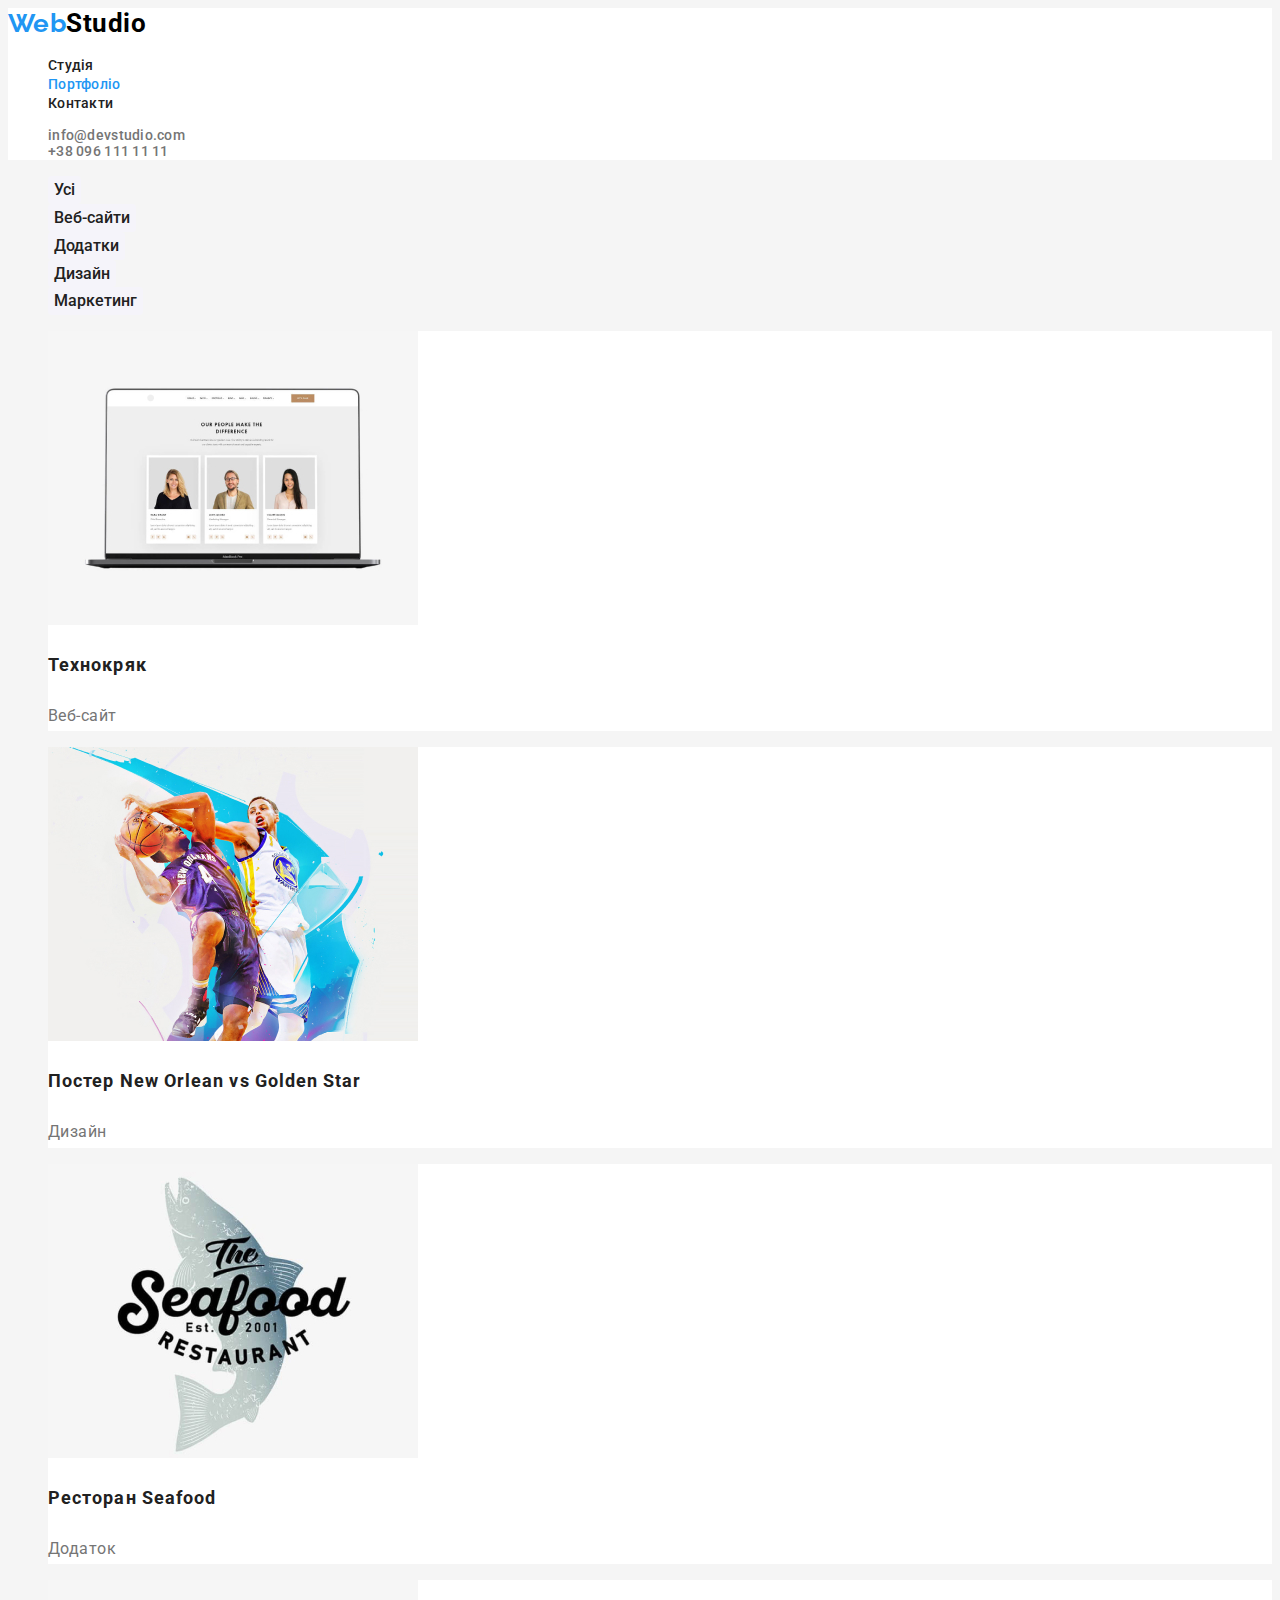
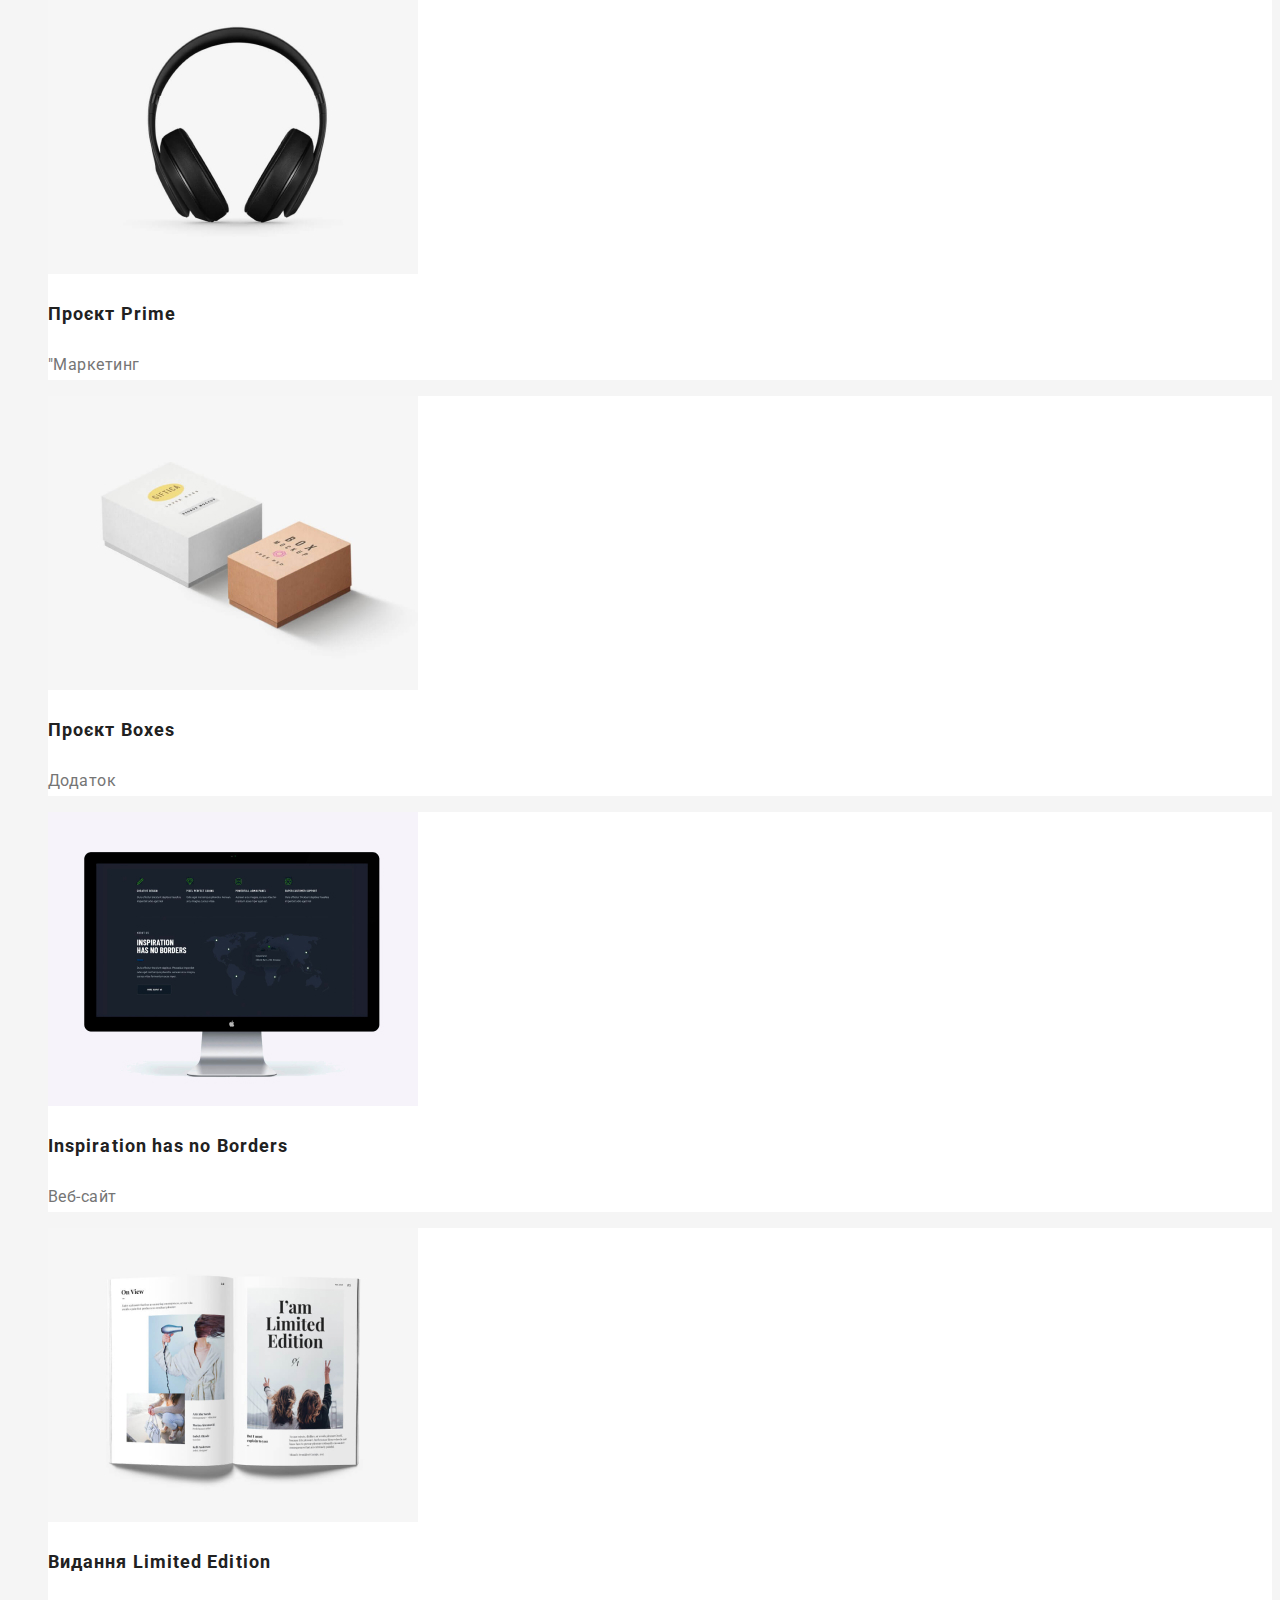
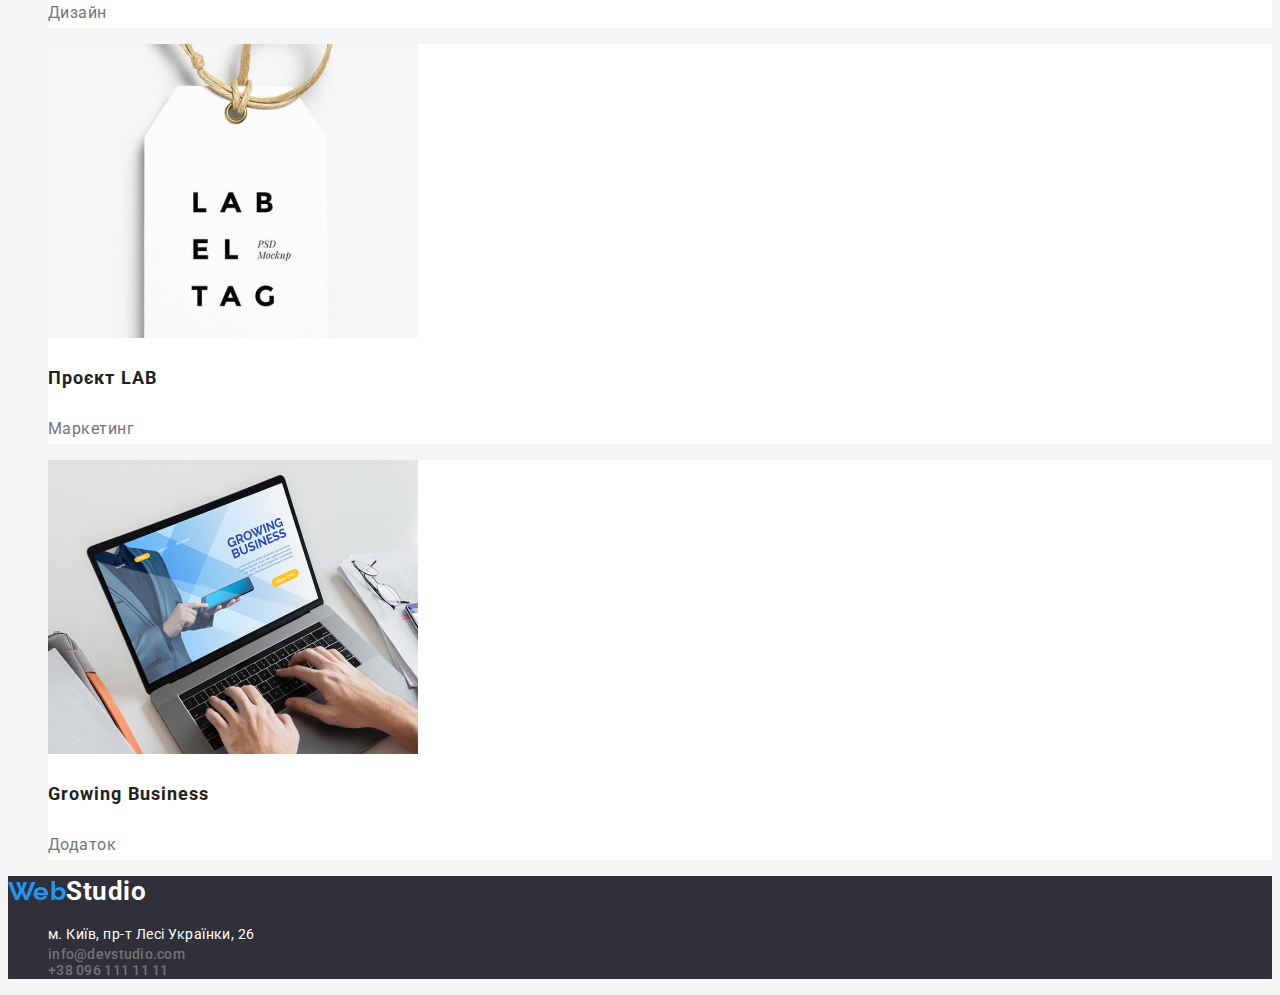
==== portfolio.html @ 70645cce "first commit" ====
<!DOCTYPE html>
<html lang="en">
  <head>
    <meta charset="UTF-8" />
    <meta http-equiv="X-UA-Compatible" content="IE=edge" />
    <meta name="viewport" content="width=device-width, initial-scale=1.0" />
    <link
      href="https://fonts.googleapis.com/css2?family=Raleway:wght@700&family=Roboto:wght@400;500;700;900&display=swap"
      rel="stylesheet"
    />
    <link rel="stylesheet" href="./styles/styles.css" />
    <title>WebStudio | Portfolio</title>
  </head>
  <body>
    <!--header block-->
    <header class="header">
      <nav>
        <a href="./index.html" class="logo"
          ><span class="first-text-logo">Web</span>Studio</a
        >
        <ul>
          <li><a class="navigation link" href="./index.html">Студія</a></li>
          <li>
            <a class="navigation link current" href="./portfolio.html"
              >Портфоліо</a
            >
          </li>
          <li>
            <a class="navigation link" href="./contacts.html">Контакти</a>
          </li>
        </ul>
      </nav>

      <ul>
        <li>
          <address class="address link">
            <a href="mailto:info@devstudio.com"></a>info@devstudio.com
          </address>
        </li>
        <li>
          <address class="address link">
            <a href="tel:+380961111111"></a>+38 096 111 11 11
          </address>
        </li>
      </ul>
    </header>

    <!--main block-->
    <main>
      <!-- Portfolio -->
      <section class="portfolio-section">
        <h2 class="visually-hidden">Портфоліо</h2>
        <ul>
          <li>
            <button class="portfolio-button" type="button">Усі</button>
          </li>
          <li>
            <button class="portfolio-button" type="button">Веб-сайти</button>
          </li>
          <li>
            <button class="portfolio-button" type="button">Додатки</button>
          </li>
          <li>
            <button class="portfolio-button" type="button">Дизайн</button>
          </li>
          <li>
            <button class="portfolio-button" type="button">Маркетинг</button>
          </li>
        </ul>

        <ul>
          <li class="card">
            <a class="card link" href="#">
              <img src="./images/img-portfilio-1.jpg" alt="Ноутбук" />
              <h3 class="card-title">Технокряк</h3>
              <p class="card-subtitle">Веб-сайт</p>
            </a>
          </li>
          <li class="card">
            <a class="card link" href="#">
              <img
                src="./images/img-portfilio-2.jpg"
                alt="Два хлопця грають в баскетбол"
              />
              <h3 class="card-title">Постер New Orlean vs Golden Star</h3>
              <p class="card-subtitle">Дизайн</p>
            </a>
          </li>
          <li class="card">
            <a class="card link" href="#">
              <img src="./images/img-portfilio-3.jpg" alt="Логотип ресторана" />
              <h3 class="card-title">Ресторан Seafood</h3>
              <p class="card-subtitle">Додаток</p>
            </a>
          </li>
          <li class="card">
            <a class="card link" href="#">
              <img src="./images/img-portfilio-4.jpg" alt="Навушники" />
              <h3 class="card-title">Проєкт Prime</h3>
              <p class="card-subtitle">"Маркетинг</p>
            </a>
          </li>
          <li class="card">
            <a class="card link" href="#">
              <img src="./images/img-portfilio-5.jpg" alt="Дві коробки" />
              <h3 class="card-title">Проєкт Boxes</h3>
              <p class="card-subtitle">Додаток</p>
            </a>
          </li>
          <li class="card">
            <a class="card link" href="#">
              <img src="./images/img-portfilio-6.jpg" alt="Монітор" />
              <h3 class="card-title">Inspiration has no Borders</h3>
              <p class="card-subtitle">Веб-сайт</p>
            </a>
          </li>
          <li class="card">
            <a class="card link" href="#">
              <img src="./images/img-portfilio-7.jpg" alt="Книга" />
              <h3 class="card-title">Видання Limited Edition</h3>
              <p class="card-subtitle">Дизайн</p>
            </a>
          </li>
          <li class="card">
            <a class="card link" href="#">
              <img src="./images/img-portfilio-8.jpg" alt="Бірка" />
              <h3 class="card-title">Проєкт LAB</h3>
              <p class="card-subtitle">Маркетинг</p>
            </a>
          </li>
          <li class="card">
            <a class="card link" href="#">
              <img
                src="./images/img-portfilio-9.jpg"
                alt="Працює за ноутбуком"
              />
              <h3 class="card-title">Growing Business</h3>
              <p class="card-subtitle">Додаток</p>
            </a>
          </li>
        </ul>
      </section>
    </main>

    <!--footer block-->
    <footer class="footer">
      <a href="./index.html" class="logo"
        ><span class="first-text-logo">Web</span>Studio</a
      >
      <ul>
        <li>
          <address class="address-street">
            м. Київ, пр-т Лесі Українки, 26
          </address>
        </li>
        <li>
          <address class="address link">
            <a href="mailto:info@devstudio.com"></a>info@devstudio.com
          </address>
        </li>
        <li>
          <address class="address link">
            <a href="tel:+380961111111"></a>+38 096 111 11 11
          </address>
        </li>
      </ul>
    </footer>
  </body>
</html>
---- styles/styles.css ----
:root {
    --primary-color-text: #212121;
    --secondary-color-text: #757575;
    --white-color-text: #FFFFFF;
    --accent-color-text: #2196F3;
    --hero-footer-background-color: #2F303A;
    --primary-background-color: #F5F5F5;
    --secondary-background-color: #FFFFFF;
    --command-button-background-color: #F5F4FA;
}

body {
    background-color: var(--primary-background-color);
    color: var(--primary-color-text);
    font-family: Roboto, sans-serif;
    letter-spacing: 0.03em;
}


.section-title {
    font-size: 36px;
    line-height: 1.16;
    text-align: center;
}

li {
    list-style-type: none;
}

.navigation.link.current {
    color: var(--accent-color-text);
}

.visually-hidden {
    position: absolute;
    white-space: nowrap;
    width: 1px;
    height: 1px;
    overflow: hidden;
    border: 0;
    padding: 0;
    clip: rect(0 0 0 0);
    clip-path: inset(50%);
    margin: -1px;
}

/* Header */

.header {
    background-color: var(--secondary-background-color);
}

.logo {
    color: #000000;
    text-decoration: none;
    font-weight: 700;
    font-size: 26px;
    line-height: 1.19;
    
}

.first-text-logo{
    color: var(--accent-color-text);
    font-family: Raleway, sans-serif;

}

.link {
    text-decoration: none;
}

.navigation.link {
    color: var(--primary-color-text);
    font-weight: 500;
    font-size: 14px;
    line-height: 1.14;
    letter-spacing: 0.02em;
}

.address.link {
    color: var(--secondary-color-text);
    font-style: normal;
    font-weight: 500;
    font-size: 14px;
    line-height: 1.14;
    letter-spacing: 0.02em;
}

.link:hover,
.link:focus {
    color: var(--accent-color-text);
}



/* Main block */

/* Hero */
.hero-section {
    background-color: var(--hero-footer-background-color);
    letter-spacing: 0.0em;
}

.hero-title{
    color: var(--white-color-text);
    font-weight: 900;
    font-size: 44px;
    line-height: 1.36;
    text-align: center;
    text-transform: uppercase;
}

.hero-button{
    background-color: var(--accent-color-text);
    color: var(--white-color-text);
    text-decoration: none;
    font-weight: 700;
    font-size: 16px;
    line-height: 1.88;
}

/* description */
.description-title {
    font-size: 14px;
    line-height: 1.14;
    text-transform: uppercase;
}

.description-subtitle {
    color: var(--secondary-color-text);
    font-size: 14px;
    line-height: 1.71;
}

/* Command */
.command {
    background-color: var(--command-button-background-color);
}

.card {
    background-color: var(--secondary-background-color);
}

.command-title {
    font-weight: 500;
    font-size: 16px;
    line-height: 1.18;
    text-align: center;
}

.command-subtitle {
    color: var(--secondary-color-text);
    font-weight: 400;
    font-size: 16px;
    line-height: 1.18;
    text-align: center;
}

/* Footer */
.footer {
    background-color: var(--hero-footer-background-color);
}

.footer .logo {
    color: var(--white-color-text);
}

.address-street {
    color: var(--white-color-text);
    font-style: normal;
    font-weight: 400;
    font-size: 14px;
    line-height: 1.71;
}


/* PORTFOLIO */

/* portfilio */


.portfolio-button {
    color: var(--primary-color-text);
    background-color: var(--command-button-background-color);
    font-family: inherit;
    border-radius: 4px;
    font-weight: 500;
    font-size: 16px;
    line-height: 1.62;
    text-align: center;
    border: none;
    cursor: pointer
}

.portfolio-button:hover,
.portfolio-button:focus {
    background-color: var(--accent-color-text);
    color: var(--white-color-text);
}


.card-title {
    color: var(--primary-color-text);
    font-size: 18px;
    line-height: 2;
    letter-spacing: 0.06em;
}

.card-subtitle {
    color: var(--secondary-color-text);
    font-weight: 400;
    font-size: 16px;
    line-height: 1.88;
}
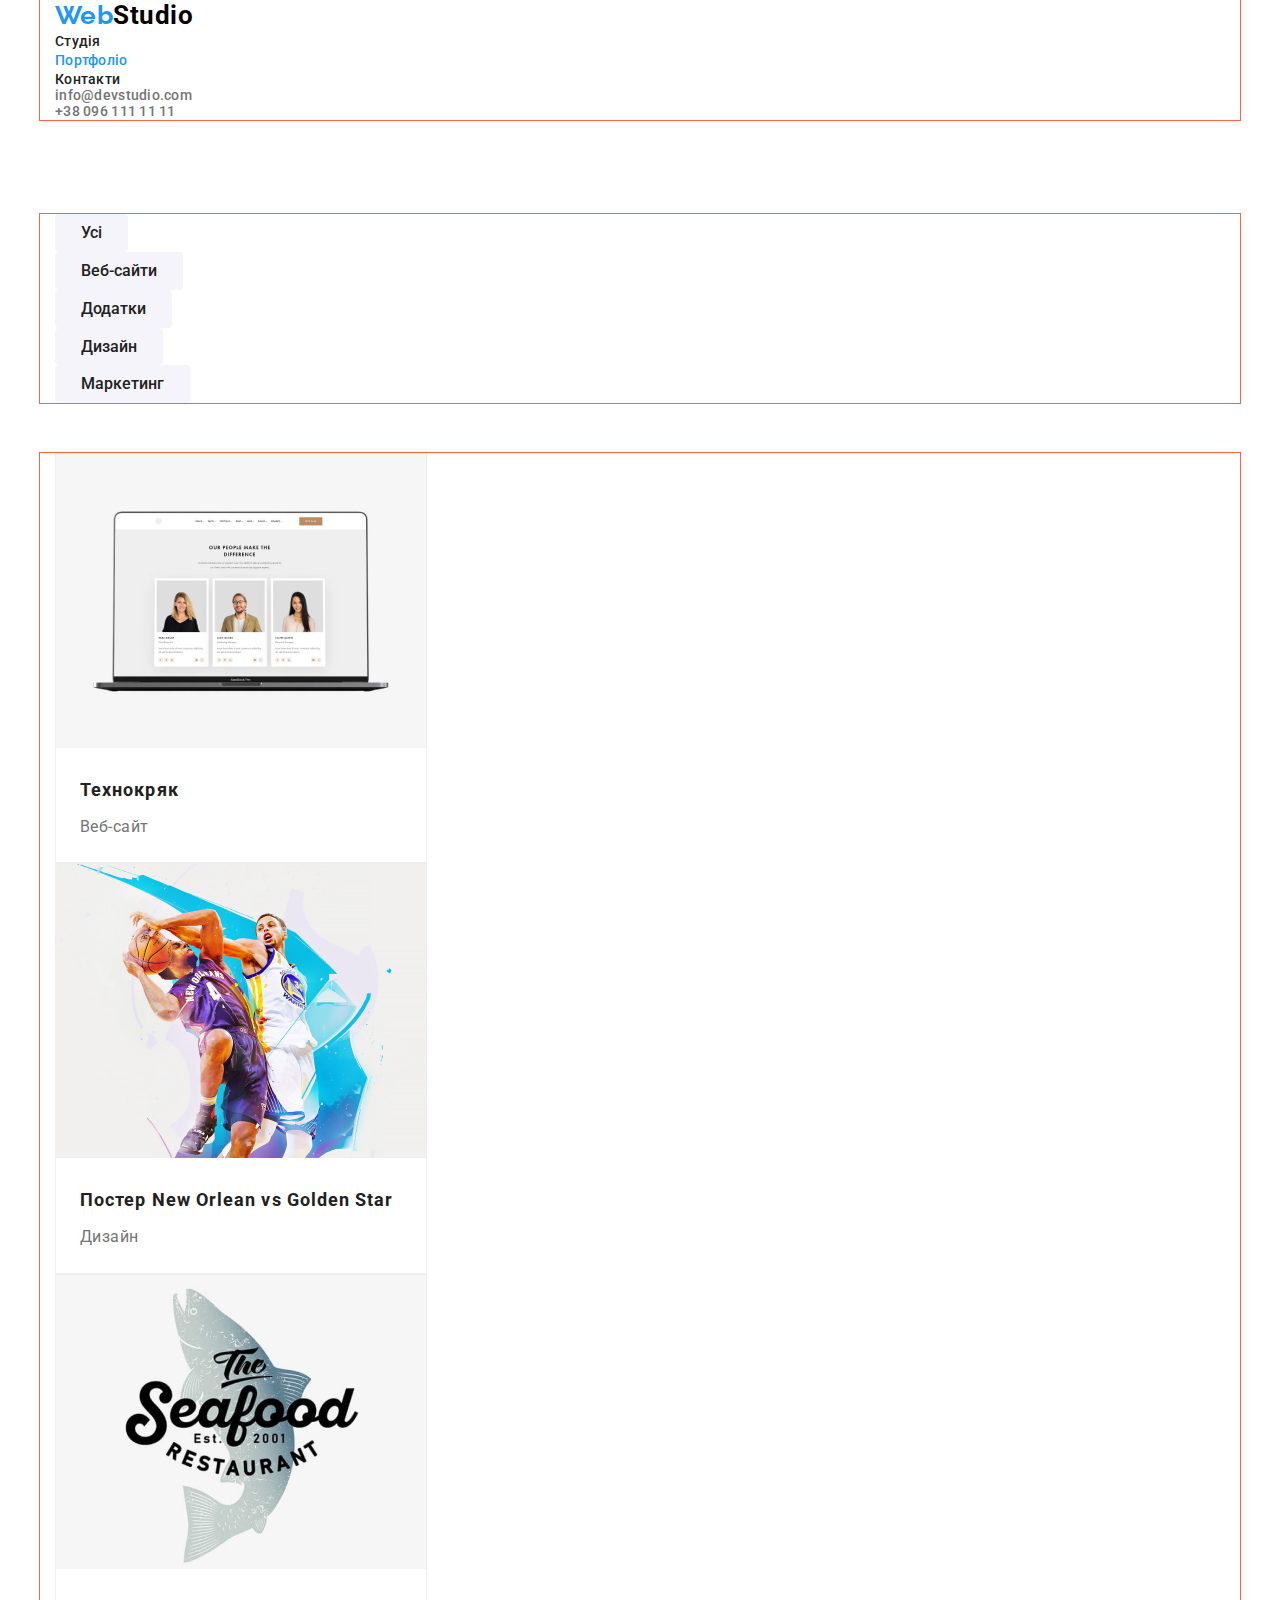
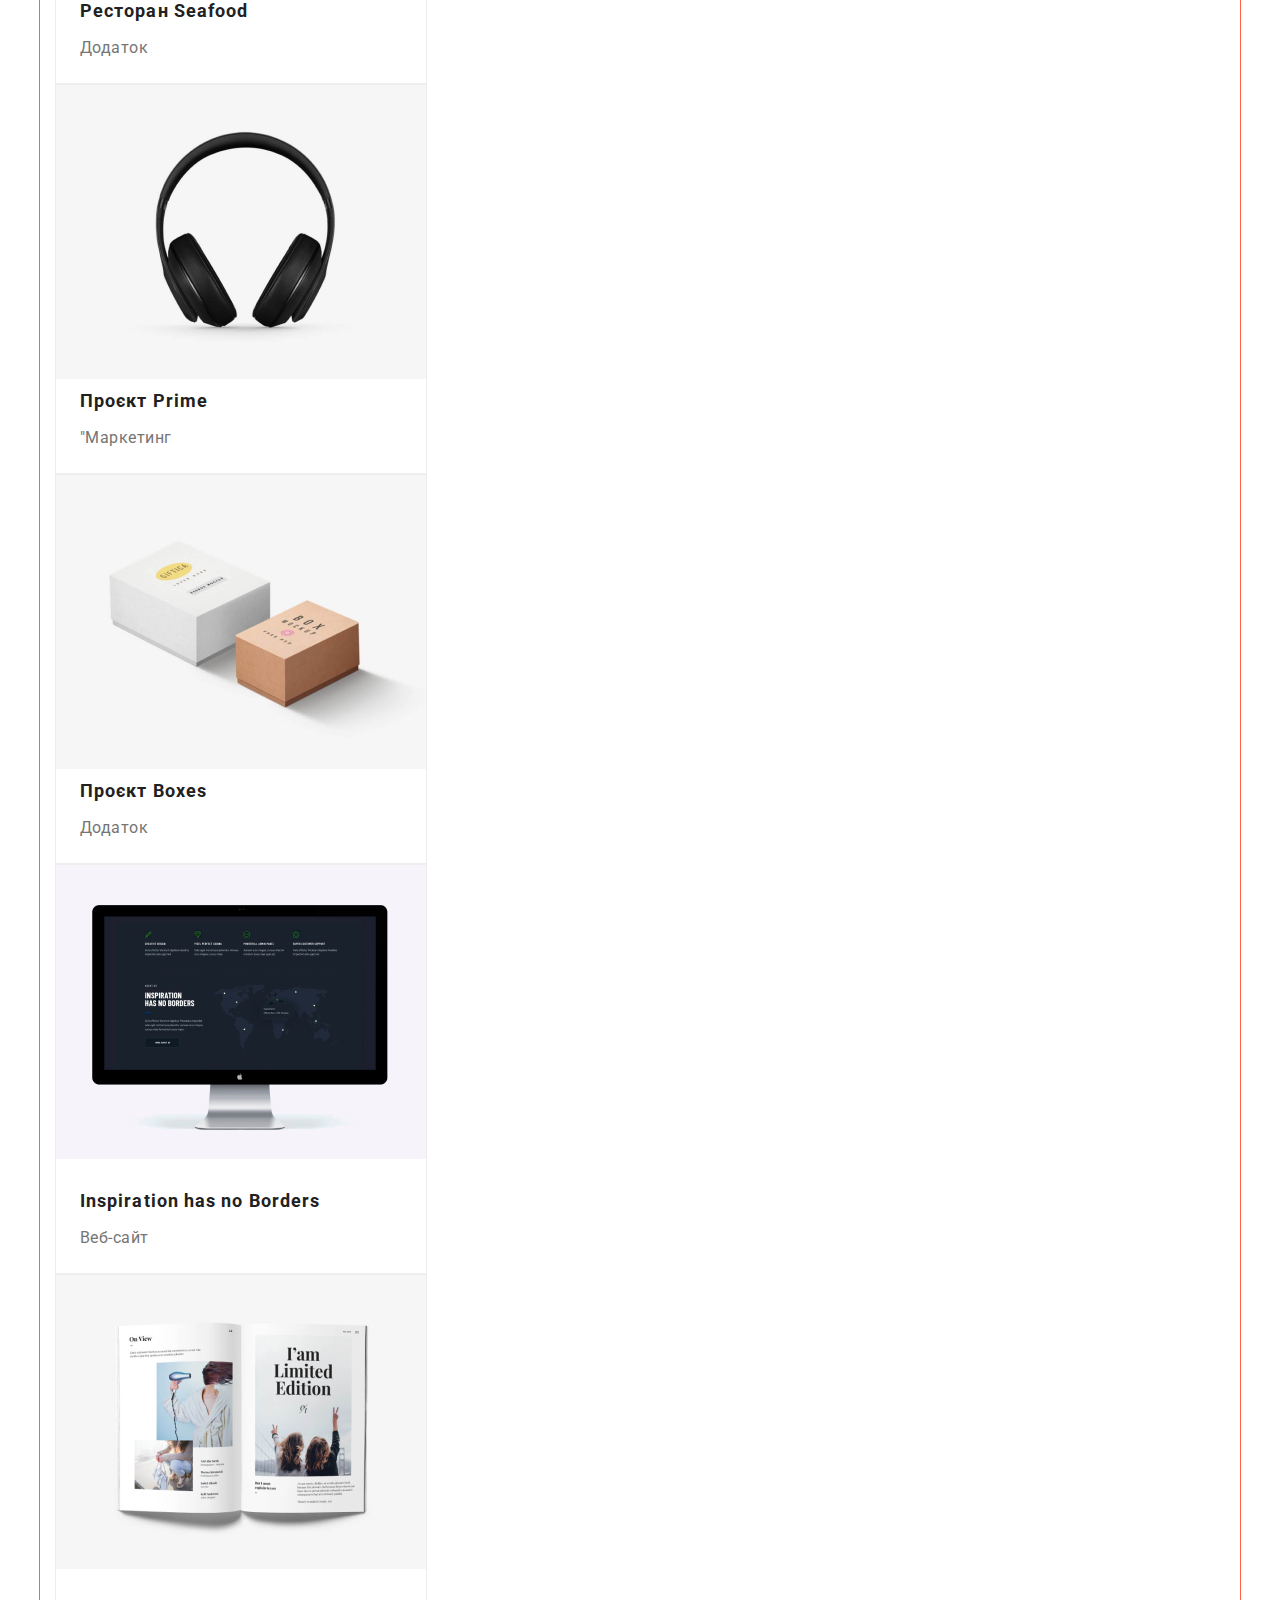
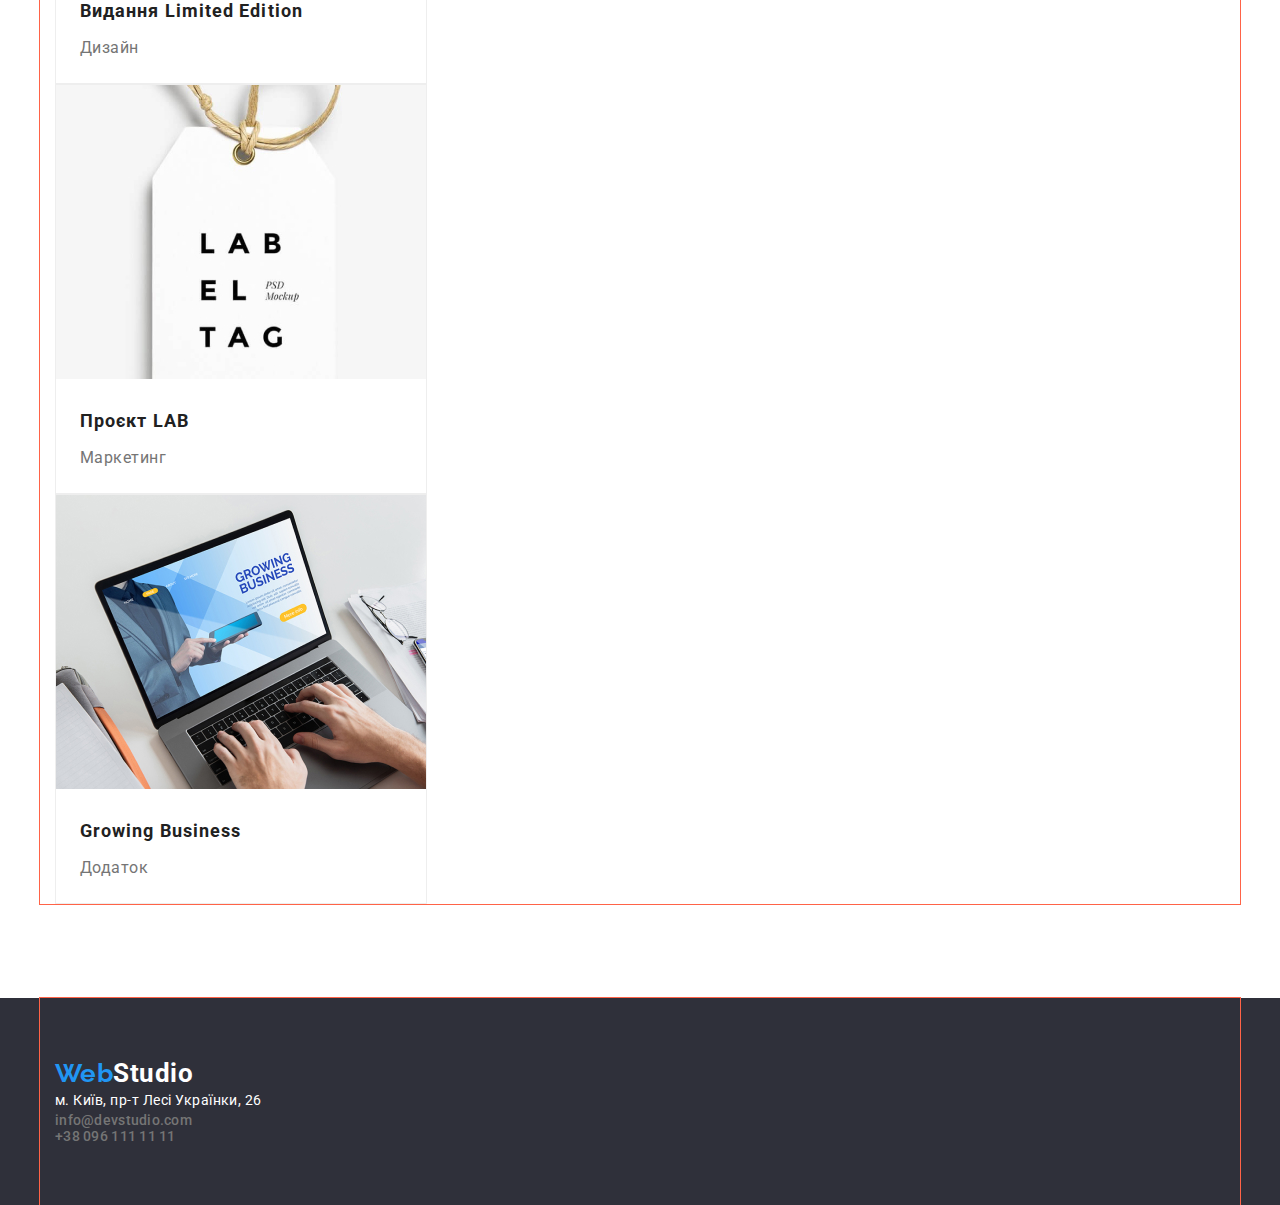
==== commit 040e541e: "add margin and padding in portfolio.html" ====
--- a/portfolio.html
+++ b/portfolio.html
@@ -14,156 +14,188 @@
   <body>
     <!--header block-->
     <header class="header">
-      <nav>
+      <div class="container">
+        <nav>
+          <a href="./index.html" class="logo"
+            ><span class="first-text-logo">Web</span>Studio</a
+          >
+          <ul>
+            <li>
+              <a class="navigation link" href="./index.html">Студія</a>
+            </li>
+            <li>
+              <a class="navigation link current" href="./portfolio.html"
+                >Портфоліо</a
+              >
+            </li>
+            <li>
+              <a class="navigation link" href="./contacts.html">Контакти</a>
+            </li>
+          </ul>
+        </nav>
+
+        <ul>
+          <li>
+            <address class="address link">
+              <a href="mailto:info@devstudio.com"></a>info@devstudio.com
+            </address>
+          </li>
+          <li>
+            <address class="address link">
+              <a href="tel:+380961111111"></a>+38 096 111 11 11
+            </address>
+          </li>
+        </ul>
+      </div>
+    </header>
+
+    <!--main block-->
+    <main>
+      <!-- Portfolio -->
+      <section class="portfolio-section">
+        <div class="container">
+          <h2 class="visually-hidden">Портфоліо</h2>
+          <ul class="portfolio-buttons">
+            <li>
+              <button class="portfolio-button" type="button">Усі</button>
+            </li>
+            <li>
+              <button class="portfolio-button" type="button">Веб-сайти</button>
+            </li>
+            <li>
+              <button class="portfolio-button" type="button">Додатки</button>
+            </li>
+            <li>
+              <button class="portfolio-button" type="button">Дизайн</button>
+            </li>
+            <li>
+              <button class="portfolio-button" type="button">Маркетинг</button>
+            </li>
+          </ul>
+        </div>
+
+        <div class="container">
+          <ul>
+            <li class="card">
+              <a class="card-link" href="#">
+                <img
+                  class="card-img"
+                  src="./images/img-portfilio-1.jpg"
+                  alt="Ноутбук"
+                />
+                <h3 class="card-title">Технокряк</h3>
+                <p class="card-subtitle">Веб-сайт</p>
+              </a>
+            </li>
+            <li class="card">
+              <a class="card-link" href="#">
+                <img
+                  class="card-img"
+                  src="./images/img-portfilio-2.jpg"
+                  alt="Два хлопця грають в баскетбол"
+                />
+                <h3 class="card-title">Постер New Orlean vs Golden Star</h3>
+                <p class="card-subtitle">Дизайн</p>
+              </a>
+            </li>
+            <li class="card">
+              <a class="card-link" href="#">
+                <img
+                  class="card-img"
+                  src="./images/img-portfilio-3.jpg"
+                  alt="Логотип ресторана"
+                />
+                <h3 class="card-title">Ресторан Seafood</h3>
+                <p class="card-subtitle">Додаток</p>
+              </a>
+            </li>
+            <li class="card">
+              <a class="card-link" href="#">
+                <img src="./images/img-portfilio-4.jpg" alt="Навушники" />
+                <h3 class="card-title">Проєкт Prime</h3>
+                <p class="card-subtitle">"Маркетинг</p>
+              </a>
+            </li>
+            <li class="card">
+              <a class="card-link" href="#">
+                <img src="./images/img-portfilio-5.jpg" alt="Дві коробки" />
+                <h3 class="card-title">Проєкт Boxes</h3>
+                <p class="card-subtitle">Додаток</p>
+              </a>
+            </li>
+            <li class="card">
+              <a class="card-link" href="#">
+                <img
+                  class="card-img"
+                  src="./images/img-portfilio-6.jpg"
+                  alt="Монітор"
+                />
+                <h3 class="card-title">Inspiration has no Borders</h3>
+                <p class="card-subtitle">Веб-сайт</p>
+              </a>
+            </li>
+            <li class="card">
+              <a class="card-link" href="#">
+                <img
+                  class="card-img"
+                  src="./images/img-portfilio-7.jpg"
+                  alt="Книга"
+                />
+                <h3 class="card-title">Видання Limited Edition</h3>
+                <p class="card-subtitle">Дизайн</p>
+              </a>
+            </li>
+            <li class="card">
+              <a class="card-link" href="#">
+                <img
+                  class="card-img"
+                  src="./images/img-portfilio-8.jpg"
+                  alt="Бірка"
+                />
+                <h3 class="card-title">Проєкт LAB</h3>
+                <p class="card-subtitle">Маркетинг</p>
+              </a>
+            </li>
+            <li class="card">
+              <a class="card-link" href="#">
+                <img
+                  class="card-img"
+                  src="./images/img-portfilio-9.jpg"
+                  alt="Працює за ноутбуком"
+                />
+                <h3 class="card-title">Growing Business</h3>
+                <p class="card-subtitle">Додаток</p>
+              </a>
+            </li>
+          </ul>
+        </div>
+      </section>
+    </main>
+
+    <!--footer block-->
+    <footer class="footer">
+      <div class="container">
         <a href="./index.html" class="logo"
           ><span class="first-text-logo">Web</span>Studio</a
         >
         <ul>
-          <li><a class="navigation link" href="./index.html">Студія</a></li>
-          <li>
-            <a class="navigation link current" href="./portfolio.html"
-              >Портфоліо</a
-            >
-          </li>
-          <li>
-            <a class="navigation link" href="./contacts.html">Контакти</a>
+          <li>
+            <address class="address-street">
+              м. Київ, пр-т Лесі Українки, 26
+            </address>
+          </li>
+          <li>
+            <address class="address link">
+              <a href="mailto:info@devstudio.com"></a>info@devstudio.com
+            </address>
+          </li>
+          <li>
+            <address class="address link">
+              <a href="tel:+380961111111"></a>+38 096 111 11 11
+            </address>
           </li>
         </ul>
-      </nav>
-
-      <ul>
-        <li>
-          <address class="address link">
-            <a href="mailto:info@devstudio.com"></a>info@devstudio.com
-          </address>
-        </li>
-        <li>
-          <address class="address link">
-            <a href="tel:+380961111111"></a>+38 096 111 11 11
-          </address>
-        </li>
-      </ul>
-    </header>
-
-    <!--main block-->
-    <main>
-      <!-- Portfolio -->
-      <section class="portfolio-section">
-        <h2 class="visually-hidden">Портфоліо</h2>
-        <ul>
-          <li>
-            <button class="portfolio-button" type="button">Усі</button>
-          </li>
-          <li>
-            <button class="portfolio-button" type="button">Веб-сайти</button>
-          </li>
-          <li>
-            <button class="portfolio-button" type="button">Додатки</button>
-          </li>
-          <li>
-            <button class="portfolio-button" type="button">Дизайн</button>
-          </li>
-          <li>
-            <button class="portfolio-button" type="button">Маркетинг</button>
-          </li>
-        </ul>
-
-        <ul>
-          <li class="card">
-            <a class="card link" href="#">
-              <img src="./images/img-portfilio-1.jpg" alt="Ноутбук" />
-              <h3 class="card-title">Технокряк</h3>
-              <p class="card-subtitle">Веб-сайт</p>
-            </a>
-          </li>
-          <li class="card">
-            <a class="card link" href="#">
-              <img
-                src="./images/img-portfilio-2.jpg"
-                alt="Два хлопця грають в баскетбол"
-              />
-              <h3 class="card-title">Постер New Orlean vs Golden Star</h3>
-              <p class="card-subtitle">Дизайн</p>
-            </a>
-          </li>
-          <li class="card">
-            <a class="card link" href="#">
-              <img src="./images/img-portfilio-3.jpg" alt="Логотип ресторана" />
-              <h3 class="card-title">Ресторан Seafood</h3>
-              <p class="card-subtitle">Додаток</p>
-            </a>
-          </li>
-          <li class="card">
-            <a class="card link" href="#">
-              <img src="./images/img-portfilio-4.jpg" alt="Навушники" />
-              <h3 class="card-title">Проєкт Prime</h3>
-              <p class="card-subtitle">"Маркетинг</p>
-            </a>
-          </li>
-          <li class="card">
-            <a class="card link" href="#">
-              <img src="./images/img-portfilio-5.jpg" alt="Дві коробки" />
-              <h3 class="card-title">Проєкт Boxes</h3>
-              <p class="card-subtitle">Додаток</p>
-            </a>
-          </li>
-          <li class="card">
-            <a class="card link" href="#">
-              <img src="./images/img-portfilio-6.jpg" alt="Монітор" />
-              <h3 class="card-title">Inspiration has no Borders</h3>
-              <p class="card-subtitle">Веб-сайт</p>
-            </a>
-          </li>
-          <li class="card">
-            <a class="card link" href="#">
-              <img src="./images/img-portfilio-7.jpg" alt="Книга" />
-              <h3 class="card-title">Видання Limited Edition</h3>
-              <p class="card-subtitle">Дизайн</p>
-            </a>
-          </li>
-          <li class="card">
-            <a class="card link" href="#">
-              <img src="./images/img-portfilio-8.jpg" alt="Бірка" />
-              <h3 class="card-title">Проєкт LAB</h3>
-              <p class="card-subtitle">Маркетинг</p>
-            </a>
-          </li>
-          <li class="card">
-            <a class="card link" href="#">
-              <img
-                src="./images/img-portfilio-9.jpg"
-                alt="Працює за ноутбуком"
-              />
-              <h3 class="card-title">Growing Business</h3>
-              <p class="card-subtitle">Додаток</p>
-            </a>
-          </li>
-        </ul>
-      </section>
-    </main>
-
-    <!--footer block-->
-    <footer class="footer">
-      <a href="./index.html" class="logo"
-        ><span class="first-text-logo">Web</span>Studio</a
-      >
-      <ul>
-        <li>
-          <address class="address-street">
-            м. Київ, пр-т Лесі Українки, 26
-          </address>
-        </li>
-        <li>
-          <address class="address link">
-            <a href="mailto:info@devstudio.com"></a>info@devstudio.com
-          </address>
-        </li>
-        <li>
-          <address class="address link">
-            <a href="tel:+380961111111"></a>+38 096 111 11 11
-          </address>
-        </li>
-      </ul>
+      </div>
     </footer>
   </body>
 </html>
--- a/styles/styles.css
+++ b/styles/styles.css
@@ -1,15 +1,14 @@
 :root {
     --primary-color-text: #212121;
     --secondary-color-text: #757575;
-    --white-color-text: #FFFFFF;
     --accent-color-text: #2196F3;
     --hero-footer-background-color: #2F303A;
-    --primary-background-color: #F5F5F5;
-    --secondary-background-color: #FFFFFF;
+    --primary-background-color: #FFFFFF;
     --command-button-background-color: #F5F4FA;
 }
 
 body {
+    margin: 0;
     background-color: var(--primary-background-color);
     color: var(--primary-color-text);
     font-family: Roboto, sans-serif;
@@ -20,7 +19,6 @@
 .section-title {
     font-size: 36px;
     line-height: 1.16;
-    text-align: center;
 }
 
 li {
@@ -44,11 +42,31 @@
     margin: -1px;
 }
 
+h1,
+h2,
+h3,
+h4,
+ul,
+p {
+    margin: 0;
+    padding: 0;
+}
+
+.container {
+    box-sizing: border-box;
+    width: 1200px;
+    margin: 0 auto;
+    padding: 0 15px;
+    outline: 1px solid tomato;
+    
+}
+
 /* Header */
 
 .header {
-    background-color: var(--secondary-background-color);
-}
+    background-color: var(--primary-background-color);
+}
+
 
 .logo {
     color: #000000;
@@ -98,28 +116,45 @@
 /* Hero */
 .hero-section {
     background-color: var(--hero-footer-background-color);
-    letter-spacing: 0.0em;
+    letter-spacing: 0.06em;
+    text-align: center;
+    margin-bottom: 94px;
+}
+
+.hero-section .container {
+    padding: 200px 280px;
+
 }
 
 .hero-title{
-    color: var(--white-color-text);
+    color: var(--primary-background-color);
     font-weight: 900;
     font-size: 44px;
     line-height: 1.36;
-    text-align: center;
     text-transform: uppercase;
+    margin-bottom: 30px;
 }
 
 .hero-button{
+    /* display: inline-block; */
     background-color: var(--accent-color-text);
-    color: var(--white-color-text);
+    color: var(--primary-background-color);
     text-decoration: none;
     font-weight: 700;
     font-size: 16px;
     line-height: 1.88;
+    /* min-width: 216px;
+    min-height: 50px;
+    border-radius: 4px; */
+
 }
 
 /* description */
+
+.description {
+    margin-bottom: 94px;
+}
+
 .description-title {
     font-size: 14px;
     line-height: 1.14;
@@ -132,13 +167,35 @@
     line-height: 1.71;
 }
 
+/* Doing */
+
+.doing-selection {
+    margin-bottom: 94px;
+    text-align: center;
+}
+
 /* Command */
-.command {
+.command-selection .container {
+    padding-top: 94px;
+    padding-bottom: 94px;
+    text-align: center;
+}
+
+.command-selection {
     background-color: var(--command-button-background-color);
+    margin-bottom: 94px;
+}
+
+.command-selection .section-title {
+    margin-bottom: 50px;
 }
 
 .card {
-    background-color: var(--secondary-background-color);
+    background-color: var(--primary-background-color);
+}
+
+.command-img {
+    margin-bottom: 30px;
 }
 
 .command-title {
@@ -146,6 +203,7 @@
     font-size: 16px;
     line-height: 1.18;
     text-align: center;
+    margin-bottom: 10px;
 }
 
 .command-subtitle {
@@ -154,6 +212,7 @@
     font-size: 16px;
     line-height: 1.18;
     text-align: center;
+    padding-bottom: 30px;
 }
 
 /* Footer */
@@ -162,22 +221,41 @@
 }
 
 .footer .logo {
-    color: var(--white-color-text);
+    color: var(--primary-background-color);
 }
 
 .address-street {
-    color: var(--white-color-text);
+    color: var(--primary-background-color);
     font-style: normal;
     font-weight: 400;
     font-size: 14px;
     line-height: 1.71;
 }
 
+.footer .container {
+    padding-top: 60px;
+    padding-bottom: 60px;
+}
+
 
 /* PORTFOLIO */
 
 /* portfilio */
 
+.header {
+    margin-bottom: 94px;
+}
+
+.portfolio-section {
+    margin-bottom: 94px;
+}
+.portfolio-section .container:first-child {
+    margin-bottom: 50px;    
+}
+
+.portfolio-buttons {
+
+}
 
 .portfolio-button {
     color: var(--primary-color-text);
@@ -189,21 +267,40 @@
     line-height: 1.62;
     text-align: center;
     border: none;
-    cursor: pointer
+    cursor: pointer;
+    padding: 6px 26px;
 }
 
 .portfolio-button:hover,
 .portfolio-button:focus {
     background-color: var(--accent-color-text);
-    color: var(--white-color-text);
-}
-
+    color: var(--primary-background-color);
+}
+
+.card-img {
+    margin-bottom: 20px;
+}
+
+.card {
+    max-width: 370px;
+    /* max-height: 400px; */
+    border: 1px solid #EEEEEE;
+    /* background-color: tomato; */
+}
+
+.card-link {
+    text-decoration: none;
+    width: 0;
+    height: 0;
+}
 
 .card-title {
     color: var(--primary-color-text);
     font-size: 18px;
     line-height: 2;
     letter-spacing: 0.06em;
+    margin-bottom: 4px;
+    padding-left: 24px;
 }
 
 .card-subtitle {
@@ -211,5 +308,7 @@
     font-weight: 400;
     font-size: 16px;
     line-height: 1.88;
-}
-
+    padding-bottom: 20px;
+    padding-left: 24px;
+}
+
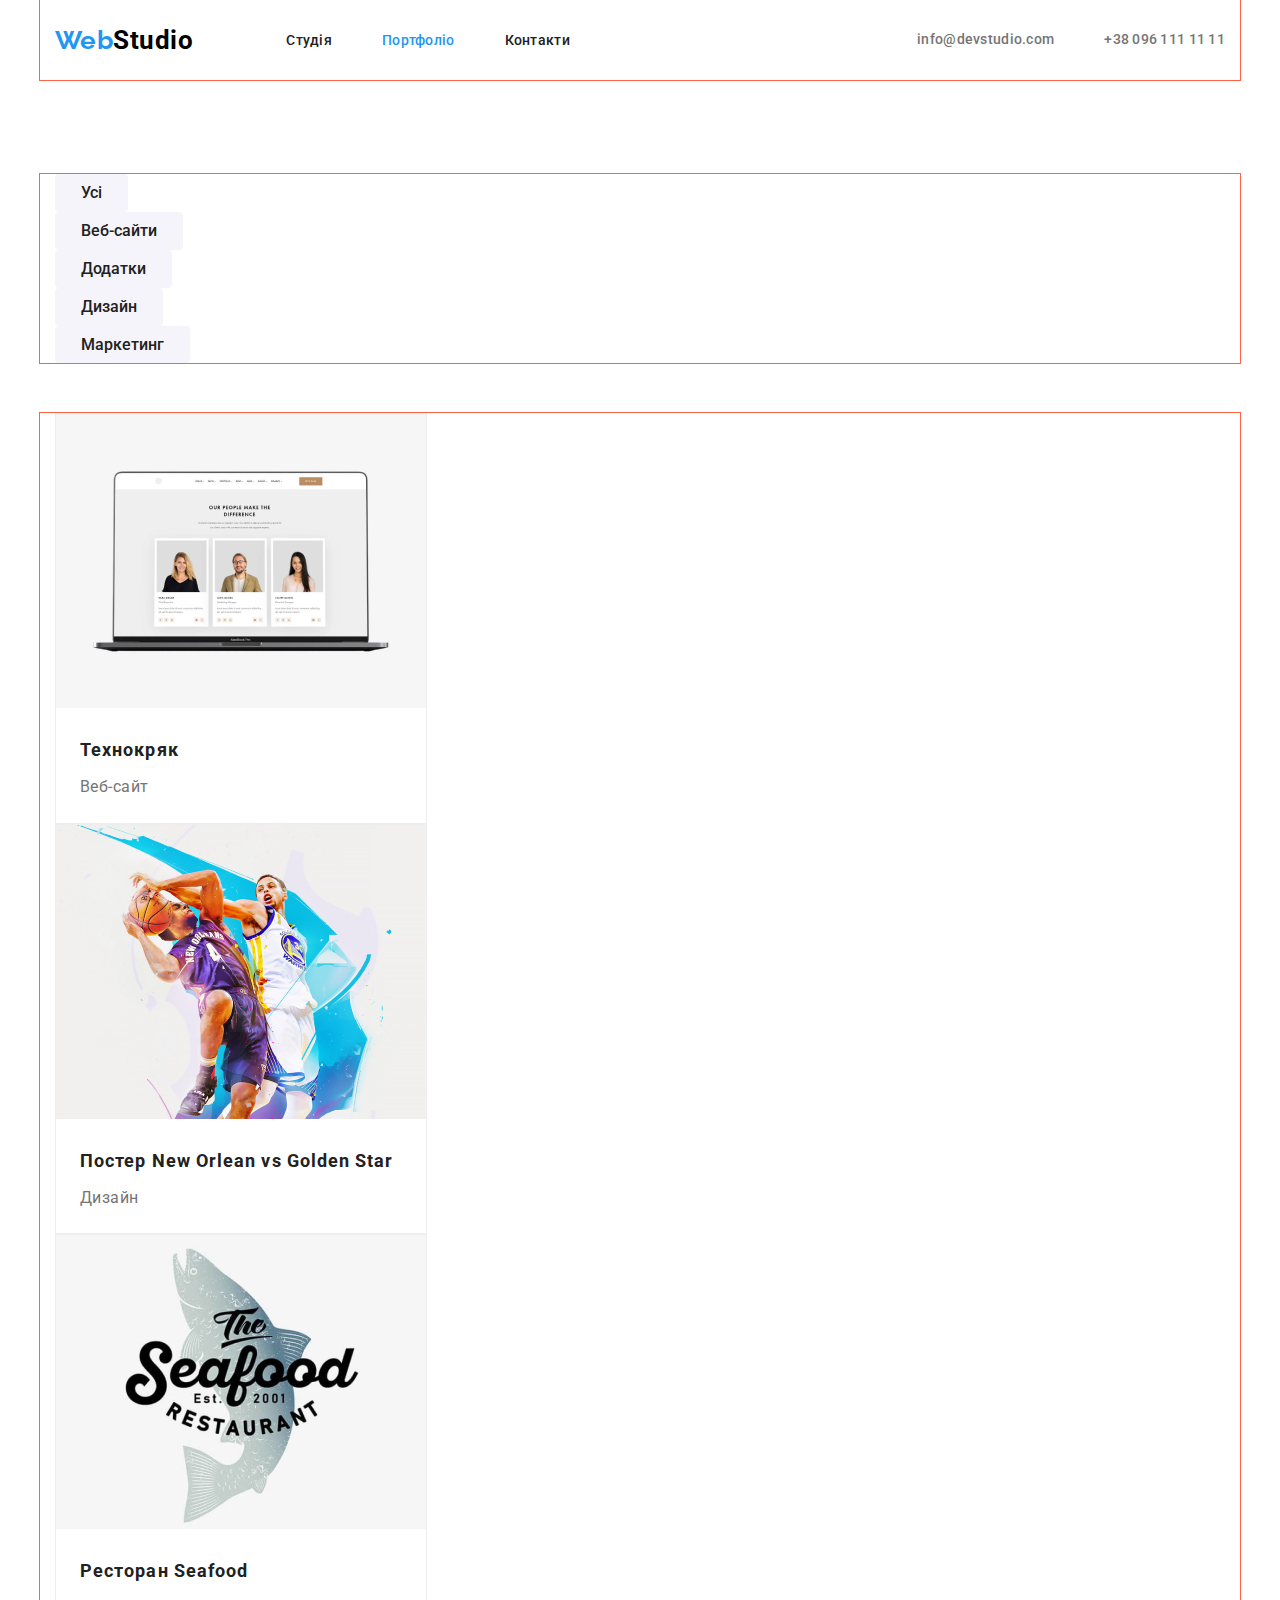
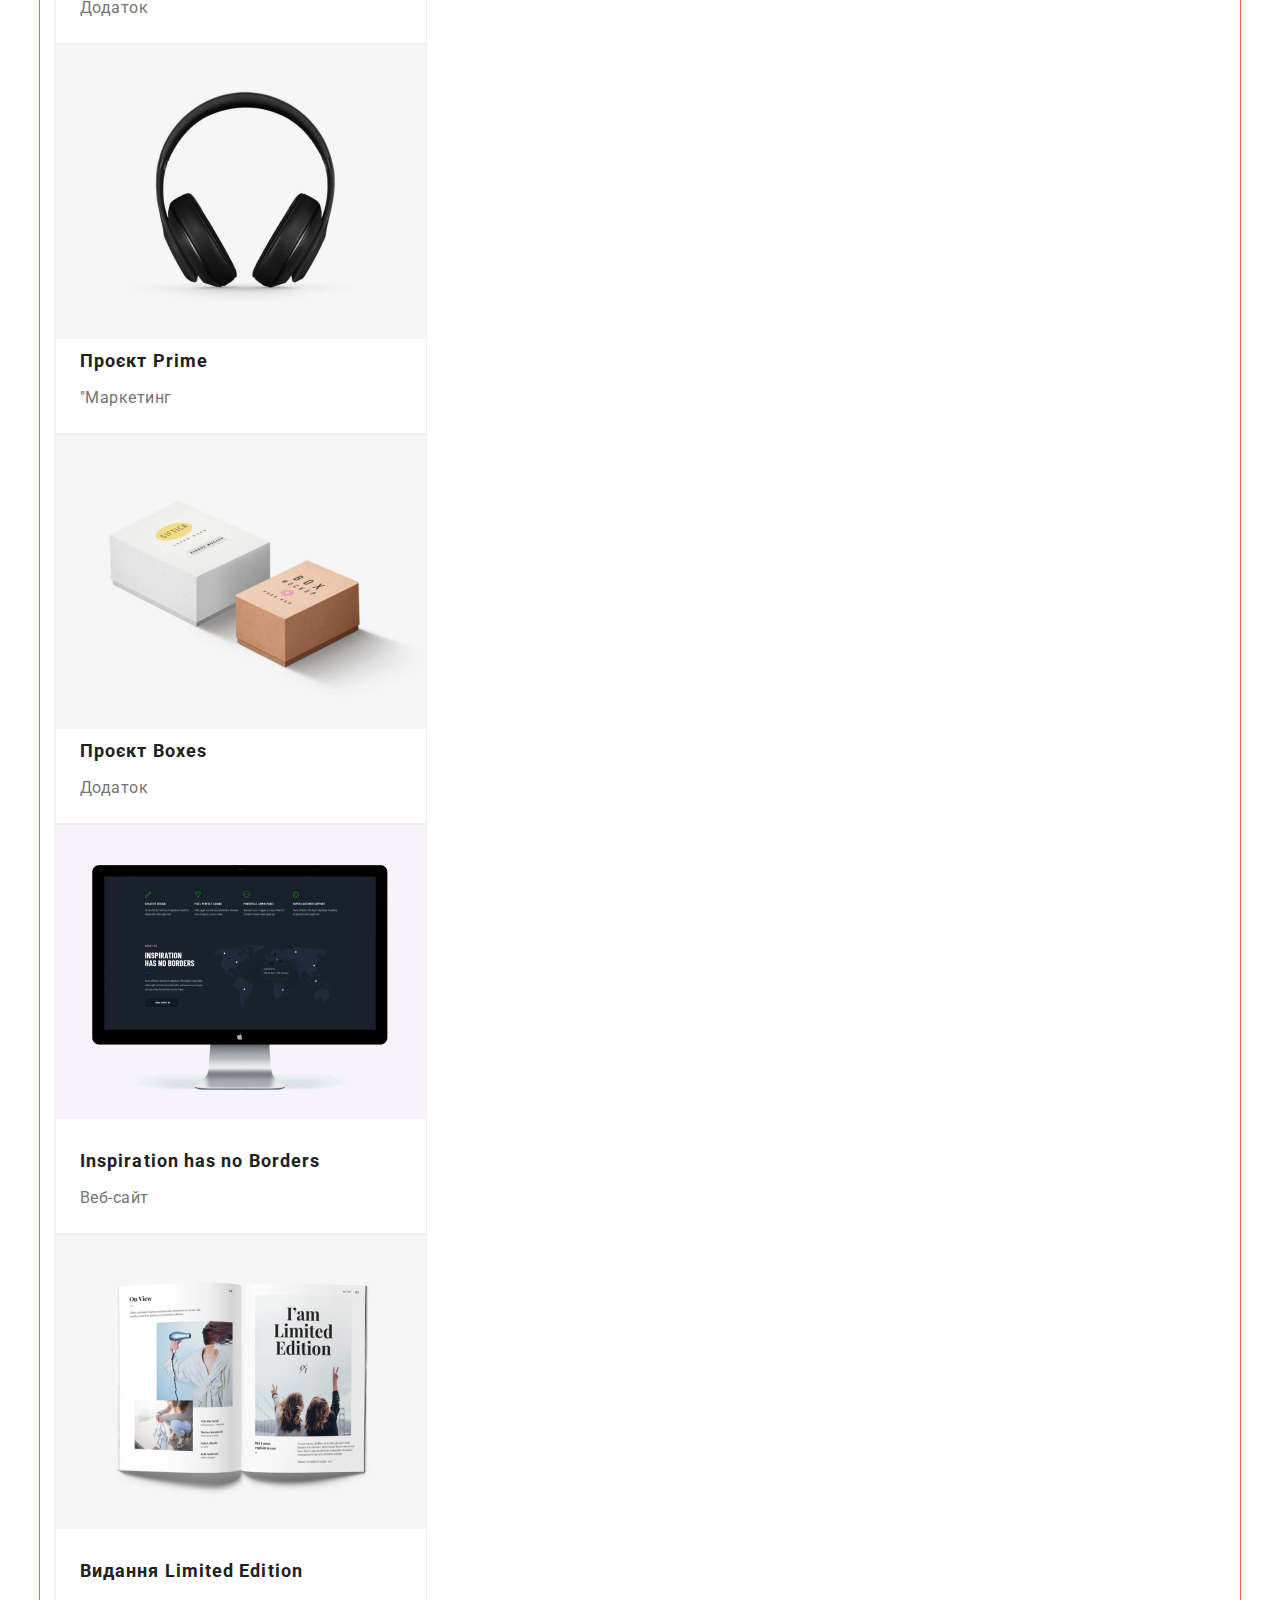
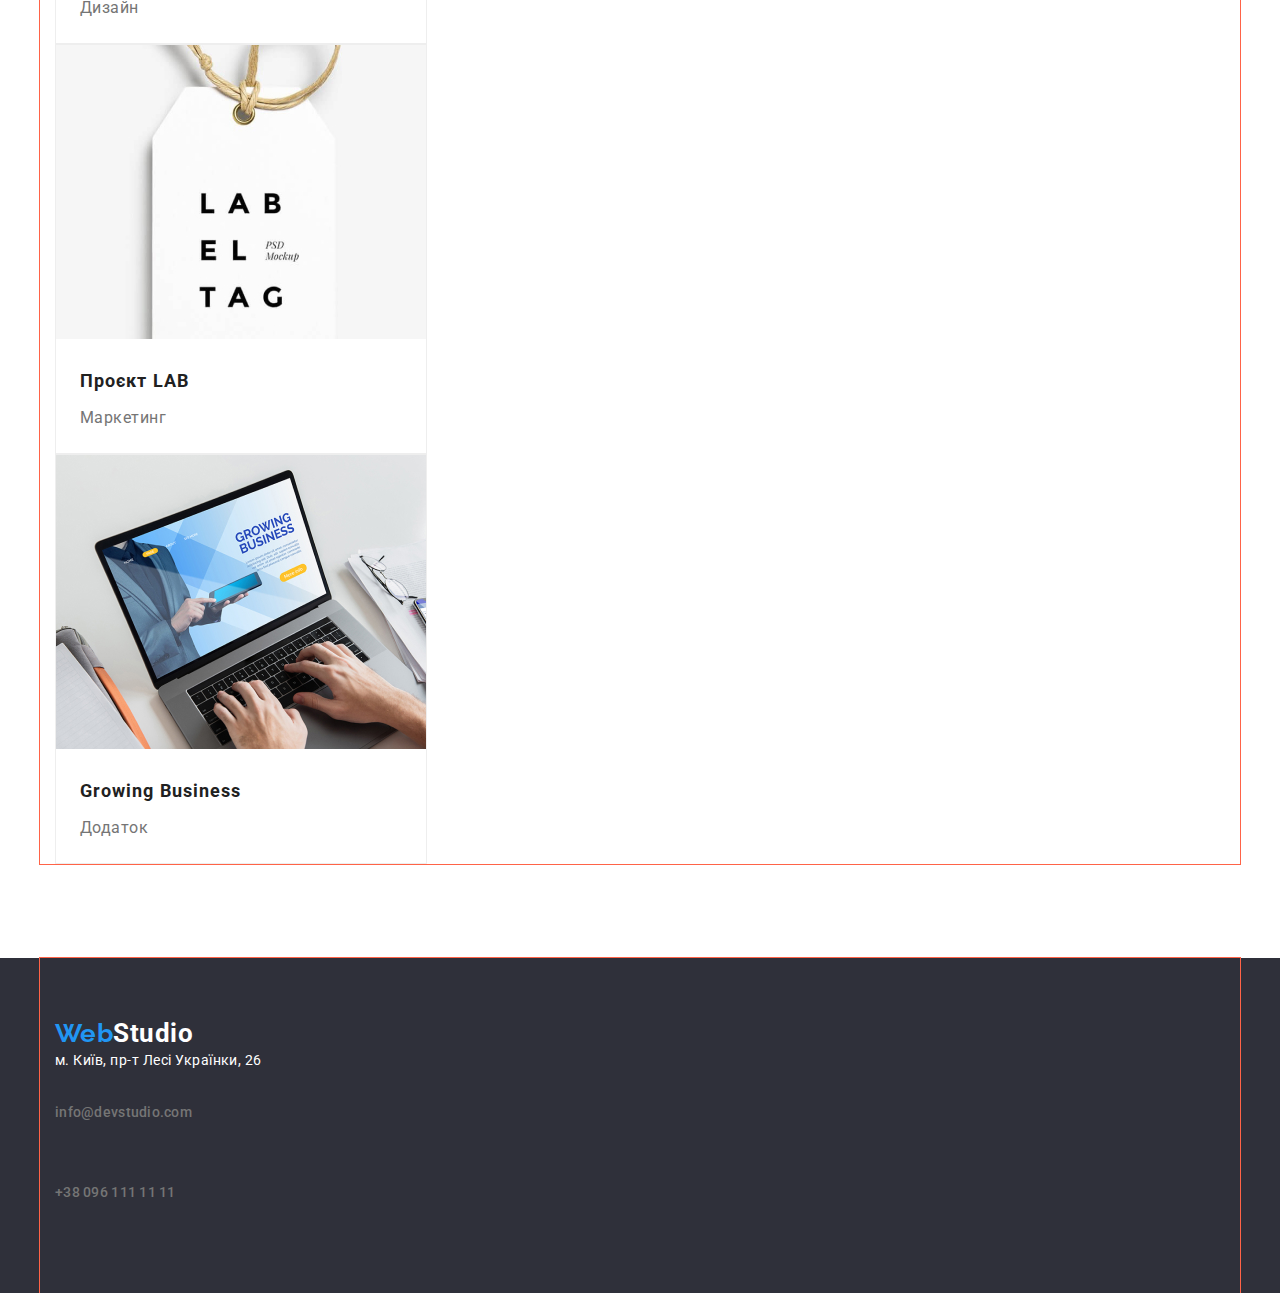
==== commit 982ea5a5: "Add flex in header and description section" ====
--- a/portfolio.html
+++ b/portfolio.html
@@ -15,32 +15,32 @@
     <!--header block-->
     <header class="header">
       <div class="container">
-        <nav>
+        <nav class="nav-main">
           <a href="./index.html" class="logo"
             ><span class="first-text-logo">Web</span>Studio</a
           >
-          <ul>
-            <li>
+          <ul class="nav-list">
+            <li class="item">
               <a class="navigation link" href="./index.html">Студія</a>
             </li>
-            <li>
+            <li class="item">
               <a class="navigation link current" href="./portfolio.html"
                 >Портфоліо</a
               >
             </li>
-            <li>
+            <li class="item">
               <a class="navigation link" href="./contacts.html">Контакти</a>
             </li>
           </ul>
         </nav>
 
-        <ul>
-          <li>
+        <ul class="nav-adress">
+          <li class="item">
             <address class="address link">
               <a href="mailto:info@devstudio.com"></a>info@devstudio.com
             </address>
           </li>
-          <li>
+          <li class="item">
             <address class="address link">
               <a href="tel:+380961111111"></a>+38 096 111 11 11
             </address>
--- a/styles/styles.css
+++ b/styles/styles.css
@@ -7,6 +7,8 @@
     --command-button-background-color: #F5F4FA;
 }
 
+
+
 body {
     margin: 0;
     background-color: var(--primary-background-color);
@@ -14,7 +16,6 @@
     font-family: Roboto, sans-serif;
     letter-spacing: 0.03em;
 }
-
 
 .section-title {
     font-size: 36px;
@@ -58,15 +59,27 @@
     margin: 0 auto;
     padding: 0 15px;
     outline: 1px solid tomato;
-    
-}
+}
+
 
 /* Header */
-
 .header {
     background-color: var(--primary-background-color);
 }
 
+.header .item:not(:last-child) {
+    margin-right: 50px;
+}
+
+.header .container {
+    display: flex;
+}
+
+.nav-main {
+    display: flex;
+    margin-right: auto;
+    align-items: center;
+}
 
 .logo {
     color: #000000;
@@ -74,6 +87,7 @@
     font-weight: 700;
     font-size: 26px;
     line-height: 1.19;
+    margin-right: 93px;
     
 }
 
@@ -83,6 +97,11 @@
 
 }
 
+.nav-list {
+    display: flex;
+
+}
+
 .link {
     text-decoration: none;
 }
@@ -93,6 +112,13 @@
     font-size: 14px;
     line-height: 1.14;
     letter-spacing: 0.02em;
+    padding-top: 32px;
+    padding-bottom: 32px;
+}
+
+.nav-adress {
+    display: flex;
+    align-items: center;
 }
 
 .address.link {
@@ -102,6 +128,8 @@
     font-size: 14px;
     line-height: 1.14;
     letter-spacing: 0.02em;
+    padding-top: 32px;
+    padding-bottom: 32px;
 }
 
 .link:hover,
@@ -110,8 +138,8 @@
 }
 
 
-
 /* Main block */
+
 
 /* Hero */
 .hero-section {
@@ -136,29 +164,34 @@
 }
 
 .hero-button{
-    /* display: inline-block; */
     background-color: var(--accent-color-text);
     color: var(--primary-background-color);
     text-decoration: none;
     font-weight: 700;
     font-size: 16px;
     line-height: 1.88;
-    /* min-width: 216px;
-    min-height: 50px;
-    border-radius: 4px; */
-
-}
-
-/* description */
-
+    border-radius: 4px;
+    padding: 10px 32px;
+}
+
+
+/* Description */
 .description {
     margin-bottom: 94px;
 }
 
+.description-list {
+    display: flex;
+}
+
+.description-list .item.item:not(:last-child) {
+    margin-right: 30px;
+}
+
 .description-title {
     font-size: 14px;
     line-height: 1.14;
-    text-transform: uppercase;
+    margin-bottom: 10px;
 }
 
 .description-subtitle {
@@ -167,12 +200,13 @@
     line-height: 1.71;
 }
 
+
 /* Doing */
-
 .doing-selection {
     margin-bottom: 94px;
     text-align: center;
 }
+
 
 /* Command */
 .command-selection .container {
@@ -215,6 +249,7 @@
     padding-bottom: 30px;
 }
 
+
 /* Footer */
 .footer {
     background-color: var(--hero-footer-background-color);
@@ -240,13 +275,11 @@
 
 /* PORTFOLIO */
 
+
+
 /* portfilio */
-
-.header {
-    margin-bottom: 94px;
-}
-
 .portfolio-section {
+    margin-top: 94px;
     margin-bottom: 94px;
 }
 .portfolio-section .container:first-child {
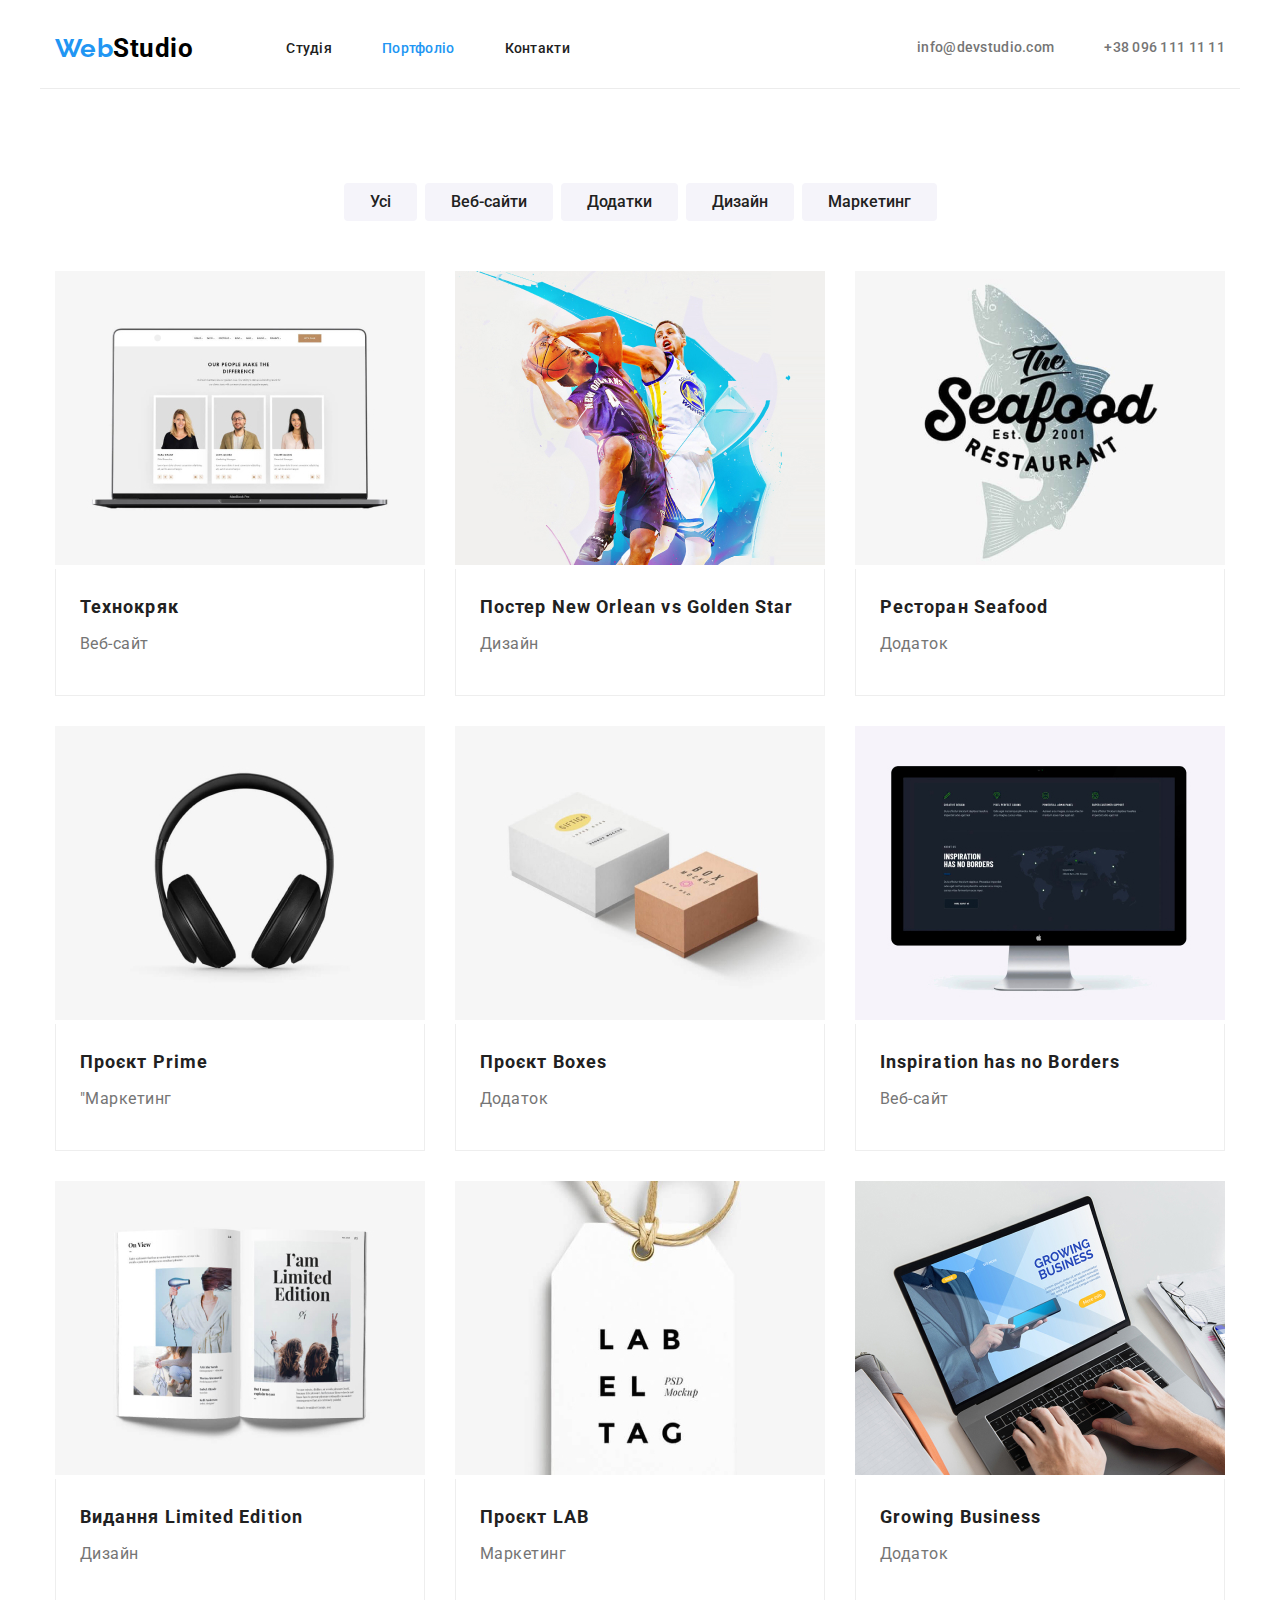
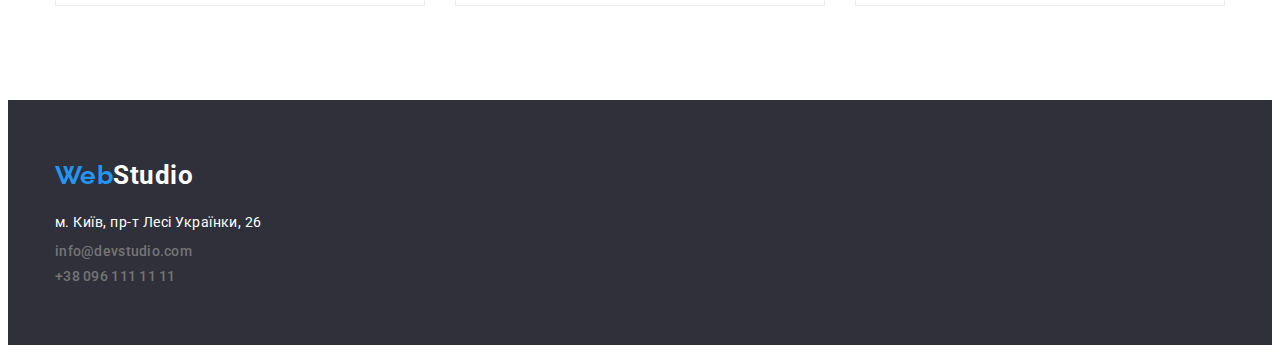
==== commit 8cb708d9: "finally HM 3" ====
--- a/portfolio.html
+++ b/portfolio.html
@@ -21,27 +21,27 @@
           >
           <ul class="nav-list">
             <li class="item">
-              <a class="navigation link" href="./index.html">Студія</a>
+              <a class="header-link" href="./index.html">Студія</a>
             </li>
             <li class="item">
-              <a class="navigation link current" href="./portfolio.html"
+              <a class="header-link current" href="./portfolio.html"
                 >Портфоліо</a
               >
             </li>
             <li class="item">
-              <a class="navigation link" href="./contacts.html">Контакти</a>
+              <a class="header-link" href="./contacts.html">Контакти</a>
             </li>
           </ul>
         </nav>
 
-        <ul class="nav-adress">
+        <ul class="nav-address">
           <li class="item">
-            <address class="address link">
+            <address class="header-link">
               <a href="mailto:info@devstudio.com"></a>info@devstudio.com
             </address>
           </li>
           <li class="item">
-            <address class="address link">
+            <address class="header-link">
               <a href="tel:+380961111111"></a>+38 096 111 11 11
             </address>
           </li>
@@ -75,96 +75,114 @@
         </div>
 
         <div class="container">
-          <ul>
-            <li class="card">
+          <ul class="portfolio-cards">
+            <li class="portfolio-card">
               <a class="card-link" href="#">
                 <img
                   class="card-img"
                   src="./images/img-portfilio-1.jpg"
                   alt="Ноутбук"
                 />
-                <h3 class="card-title">Технокряк</h3>
-                <p class="card-subtitle">Веб-сайт</p>
-              </a>
-            </li>
-            <li class="card">
+                <div class="card-text">
+                  <h3 class="card-title">Технокряк</h3>
+                  <p class="card-subtitle">Веб-сайт</p>
+                </div>
+              </a>
+            </li>
+            <li class="portfolio-card">
               <a class="card-link" href="#">
                 <img
                   class="card-img"
                   src="./images/img-portfilio-2.jpg"
                   alt="Два хлопця грають в баскетбол"
                 />
-                <h3 class="card-title">Постер New Orlean vs Golden Star</h3>
-                <p class="card-subtitle">Дизайн</p>
-              </a>
-            </li>
-            <li class="card">
+                <div class="card-text">
+                  <h3 class="card-title">Постер New Orlean vs Golden Star</h3>
+                  <p class="card-subtitle">Дизайн</p>
+                </div>
+              </a>
+            </li>
+            <li class="portfolio-card">
               <a class="card-link" href="#">
                 <img
                   class="card-img"
                   src="./images/img-portfilio-3.jpg"
                   alt="Логотип ресторана"
                 />
-                <h3 class="card-title">Ресторан Seafood</h3>
-                <p class="card-subtitle">Додаток</p>
-              </a>
-            </li>
-            <li class="card">
+                <div class="card-text">
+                  <h3 class="card-title">Ресторан Seafood</h3>
+                  <p class="card-subtitle">Додаток</p>
+                </div>
+              </a>
+            </li>
+            <li class="portfolio-card">
               <a class="card-link" href="#">
                 <img src="./images/img-portfilio-4.jpg" alt="Навушники" />
-                <h3 class="card-title">Проєкт Prime</h3>
-                <p class="card-subtitle">"Маркетинг</p>
-              </a>
-            </li>
-            <li class="card">
+                <div class="card-text">
+                  <h3 class="card-title">Проєкт Prime</h3>
+                  <p class="card-subtitle">"Маркетинг</p>
+                </div>
+              </a>
+            </li>
+            <li class="portfolio-card">
               <a class="card-link" href="#">
                 <img src="./images/img-portfilio-5.jpg" alt="Дві коробки" />
-                <h3 class="card-title">Проєкт Boxes</h3>
-                <p class="card-subtitle">Додаток</p>
-              </a>
-            </li>
-            <li class="card">
+                <div class="card-text">
+                  <h3 class="card-title">Проєкт Boxes</h3>
+                  <p class="card-subtitle">Додаток</p>
+                </div>
+              </a>
+            </li>
+            <li class="portfolio-card">
               <a class="card-link" href="#">
                 <img
                   class="card-img"
                   src="./images/img-portfilio-6.jpg"
                   alt="Монітор"
                 />
-                <h3 class="card-title">Inspiration has no Borders</h3>
-                <p class="card-subtitle">Веб-сайт</p>
-              </a>
-            </li>
-            <li class="card">
+                <div class="card-text">
+                  <h3 class="card-title">Inspiration has no Borders</h3>
+                  <p class="card-subtitle">Веб-сайт</p>
+                </div>
+              </a>
+            </li>
+            <li class="portfolio-card">
               <a class="card-link" href="#">
                 <img
                   class="card-img"
                   src="./images/img-portfilio-7.jpg"
                   alt="Книга"
                 />
-                <h3 class="card-title">Видання Limited Edition</h3>
-                <p class="card-subtitle">Дизайн</p>
-              </a>
-            </li>
-            <li class="card">
+                <div class="card-text">
+                  <h3 class="card-title">Видання Limited Edition</h3>
+                  <p class="card-subtitle">Дизайн</p>
+                </div>
+              </a>
+            </li>
+            <li class="portfolio-card">
               <a class="card-link" href="#">
                 <img
                   class="card-img"
                   src="./images/img-portfilio-8.jpg"
                   alt="Бірка"
                 />
-                <h3 class="card-title">Проєкт LAB</h3>
-                <p class="card-subtitle">Маркетинг</p>
-              </a>
-            </li>
-            <li class="card">
+                <div class="card-text">
+                  <h3 class="card-title">Проєкт LAB</h3>
+                  <p class="card-subtitle">Маркетинг</p>
+                </div>
+              </a>
+            </li>
+            <li class="portfolio-card">
               <a class="card-link" href="#">
                 <img
                   class="card-img"
                   src="./images/img-portfilio-9.jpg"
                   alt="Працює за ноутбуком"
                 />
-                <h3 class="card-title">Growing Business</h3>
-                <p class="card-subtitle">Додаток</p>
+                <div class="card-text">
+                  <h3 class="card-title">Growing Business</h3>
+                  <p class="card-subtitle">Додаток</p>
+                </div>
               </a>
             </li>
           </ul>
@@ -178,19 +196,19 @@
         <a href="./index.html" class="logo"
           ><span class="first-text-logo">Web</span>Studio</a
         >
-        <ul>
-          <li>
+        <ul class="footer-list">
+          <li class="footer-item">
             <address class="address-street">
               м. Київ, пр-т Лесі Українки, 26
             </address>
           </li>
-          <li>
-            <address class="address link">
+          <li class="footer-item">
+            <address class="footer-address">
               <a href="mailto:info@devstudio.com"></a>info@devstudio.com
             </address>
           </li>
-          <li>
-            <address class="address link">
+          <li class="footer-item">
+            <address class="footer-address">
               <a href="tel:+380961111111"></a>+38 096 111 11 11
             </address>
           </li>
--- a/styles/styles.css
+++ b/styles/styles.css
@@ -5,12 +5,13 @@
     --hero-footer-background-color: #2F303A;
     --primary-background-color: #FFFFFF;
     --command-button-background-color: #F5F4FA;
+    --border-color: #ECECEC;
+    --borde-color-cards: #EEEEEE;
 }
 
 
 
 body {
-    margin: 0;
     background-color: var(--primary-background-color);
     color: var(--primary-color-text);
     font-family: Roboto, sans-serif;
@@ -22,11 +23,7 @@
     line-height: 1.16;
 }
 
-li {
-    list-style-type: none;
-}
-
-.navigation.link.current {
+.nav-list .current {
     color: var(--accent-color-text);
 }
 
@@ -43,14 +40,24 @@
     margin: -1px;
 }
 
+ul {
+    margin: 0;
+    padding: 0;
+    list-style-type: none;
+}
+
 h1,
 h2,
 h3,
 h4,
-ul,
+h5,
+h6,
 p {
-    margin: 0;
-    padding: 0;
+    margin-top: 0;
+}
+
+.link {
+    text-decoration: none;
 }
 
 .container {
@@ -58,27 +65,22 @@
     width: 1200px;
     margin: 0 auto;
     padding: 0 15px;
-    outline: 1px solid tomato;
-}
-
+    /* outline: 1px solid tomato; */
+}
+
+
+/* index.html */
 
 /* Header */
-.header {
-    background-color: var(--primary-background-color);
-}
-
-.header .item:not(:last-child) {
-    margin-right: 50px;
-}
-
 .header .container {
     display: flex;
+    border-bottom: 1px solid var(--border-color);
 }
 
 .nav-main {
     display: flex;
-    margin-right: auto;
     align-items: center;
+    flex-grow: 1;
 }
 
 .logo {
@@ -88,65 +90,60 @@
     font-size: 26px;
     line-height: 1.19;
     margin-right: 93px;
-    
 }
 
 .first-text-logo{
     color: var(--accent-color-text);
     font-family: Raleway, sans-serif;
-
 }
 
 .nav-list {
     display: flex;
-
-}
-
-.link {
-    text-decoration: none;
-}
-
-.navigation.link {
+    gap: 50px;
+}
+
+.header-link{
+    padding-top: 32px;
+    padding-bottom: 32px;  
+    text-decoration: none; 
+}
+
+.header-link {
     color: var(--primary-color-text);
     font-weight: 500;
     font-size: 14px;
     line-height: 1.14;
     letter-spacing: 0.02em;
-    padding-top: 32px;
-    padding-bottom: 32px;
-}
-
-.nav-adress {
+}
+
+.nav-address {
     display: flex;
     align-items: center;
-}
-
-.address.link {
+    gap: 50px;
+}
+
+.nav-address .header-link {
     color: var(--secondary-color-text);
     font-style: normal;
     font-weight: 500;
     font-size: 14px;
     line-height: 1.14;
     letter-spacing: 0.02em;
-    padding-top: 32px;
-    padding-bottom: 32px;
-}
-
-.link:hover,
-.link:focus {
+}
+
+.header-link:hover,
+.header-link:focus {
     color: var(--accent-color-text);
 }
 
 
 /* Main block */
-
 
 /* Hero */
 .hero-section {
     background-color: var(--hero-footer-background-color);
     letter-spacing: 0.06em;
     text-align: center;
-    margin-bottom: 94px;
 }
 
 .hero-section .container {
@@ -176,16 +173,17 @@
 
 
 /* Description */
-.description {
-    margin-bottom: 94px;
+.description-section {
+    padding: 94px 0;
 }
 
 .description-list {
     display: flex;
-}
-
-.description-list .item.item:not(:last-child) {
-    margin-right: 30px;
+    gap: 30px;
+}
+
+.description-item {
+    flex-basis: 270px;
 }
 
 .description-title {
@@ -203,29 +201,42 @@
 
 /* Doing */
 .doing-selection {
-    margin-bottom: 94px;
-    text-align: center;
+    padding-bottom: 94px;
+    text-align: center;
+}
+
+.doing-list {
+    display: flex;
+    justify-content: space-between;
+}
+
+.doing-img {
+    flex-basis: 370px;
 }
 
 
 /* Command */
 .command-selection .container {
-    padding-top: 94px;
-    padding-bottom: 94px;
     text-align: center;
 }
 
 .command-selection {
     background-color: var(--command-button-background-color);
-    margin-bottom: 94px;
+    padding-bottom: 94px;
 }
 
 .command-selection .section-title {
     margin-bottom: 50px;
 }
 
-.card {
+.command-list {
+    display: flex;
+    justify-content: space-between;
+}
+
+.command-card {
     background-color: var(--primary-background-color);
+    border-radius: 0px 0px 4px 4px;
 }
 
 .command-img {
@@ -246,7 +257,6 @@
     font-size: 16px;
     line-height: 1.18;
     text-align: center;
-    padding-bottom: 30px;
 }
 
 
@@ -267,6 +277,23 @@
     line-height: 1.71;
 }
 
+.footer-address {
+    color: var(--secondary-color-text);
+    font-style: normal;
+    font-weight: 500;
+    font-size: 14px;
+    line-height: 1.14;
+    letter-spacing: 0.02em;
+}
+
+.footer-list {
+    margin-top: 20px;
+}
+
+.footer-item:not(:last-child) {
+    padding-bottom: 9px;
+}
+
 .footer .container {
     padding-top: 60px;
     padding-bottom: 60px;
@@ -279,14 +306,17 @@
 
 /* portfilio */
 .portfolio-section {
-    margin-top: 94px;
-    margin-bottom: 94px;
+    padding-top: 94px;
+    padding-bottom: 94px;
 }
 .portfolio-section .container:first-child {
     margin-bottom: 50px;    
 }
 
 .portfolio-buttons {
+    display: flex;
+    justify-content: center;
+    gap: 8px;
 
 }
 
@@ -310,21 +340,32 @@
     color: var(--primary-background-color);
 }
 
-.card-img {
-    margin-bottom: 20px;
-}
-
-.card {
-    max-width: 370px;
-    /* max-height: 400px; */
-    border: 1px solid #EEEEEE;
-    /* background-color: tomato; */
-}
-
+.portfolio-cards {
+    display: flex;
+    flex-wrap: wrap;
+    
+}
+
+
+.portfolio-card {
+    width: calc((100% - (30px * 2)) / 3);
+}
+
+.portfolio-card:not(:nth-child(3n)) {
+    margin-right: 30px;
+}
+
+.portfolio-card:not(:nth-last-child(-n + 3)) {
+    margin-bottom: 30px;
+}
 .card-link {
     text-decoration: none;
-    width: 0;
-    height: 0;
+}
+
+.card-text {
+    padding: 20px 24px;
+    border: 1px solid var(--borde-color-cards);
+    border-top: none;
 }
 
 .card-title {
@@ -333,7 +374,6 @@
     line-height: 2;
     letter-spacing: 0.06em;
     margin-bottom: 4px;
-    padding-left: 24px;
 }
 
 .card-subtitle {
@@ -341,7 +381,5 @@
     font-weight: 400;
     font-size: 16px;
     line-height: 1.88;
-    padding-bottom: 20px;
-    padding-left: 24px;
-}
-
+}
+
